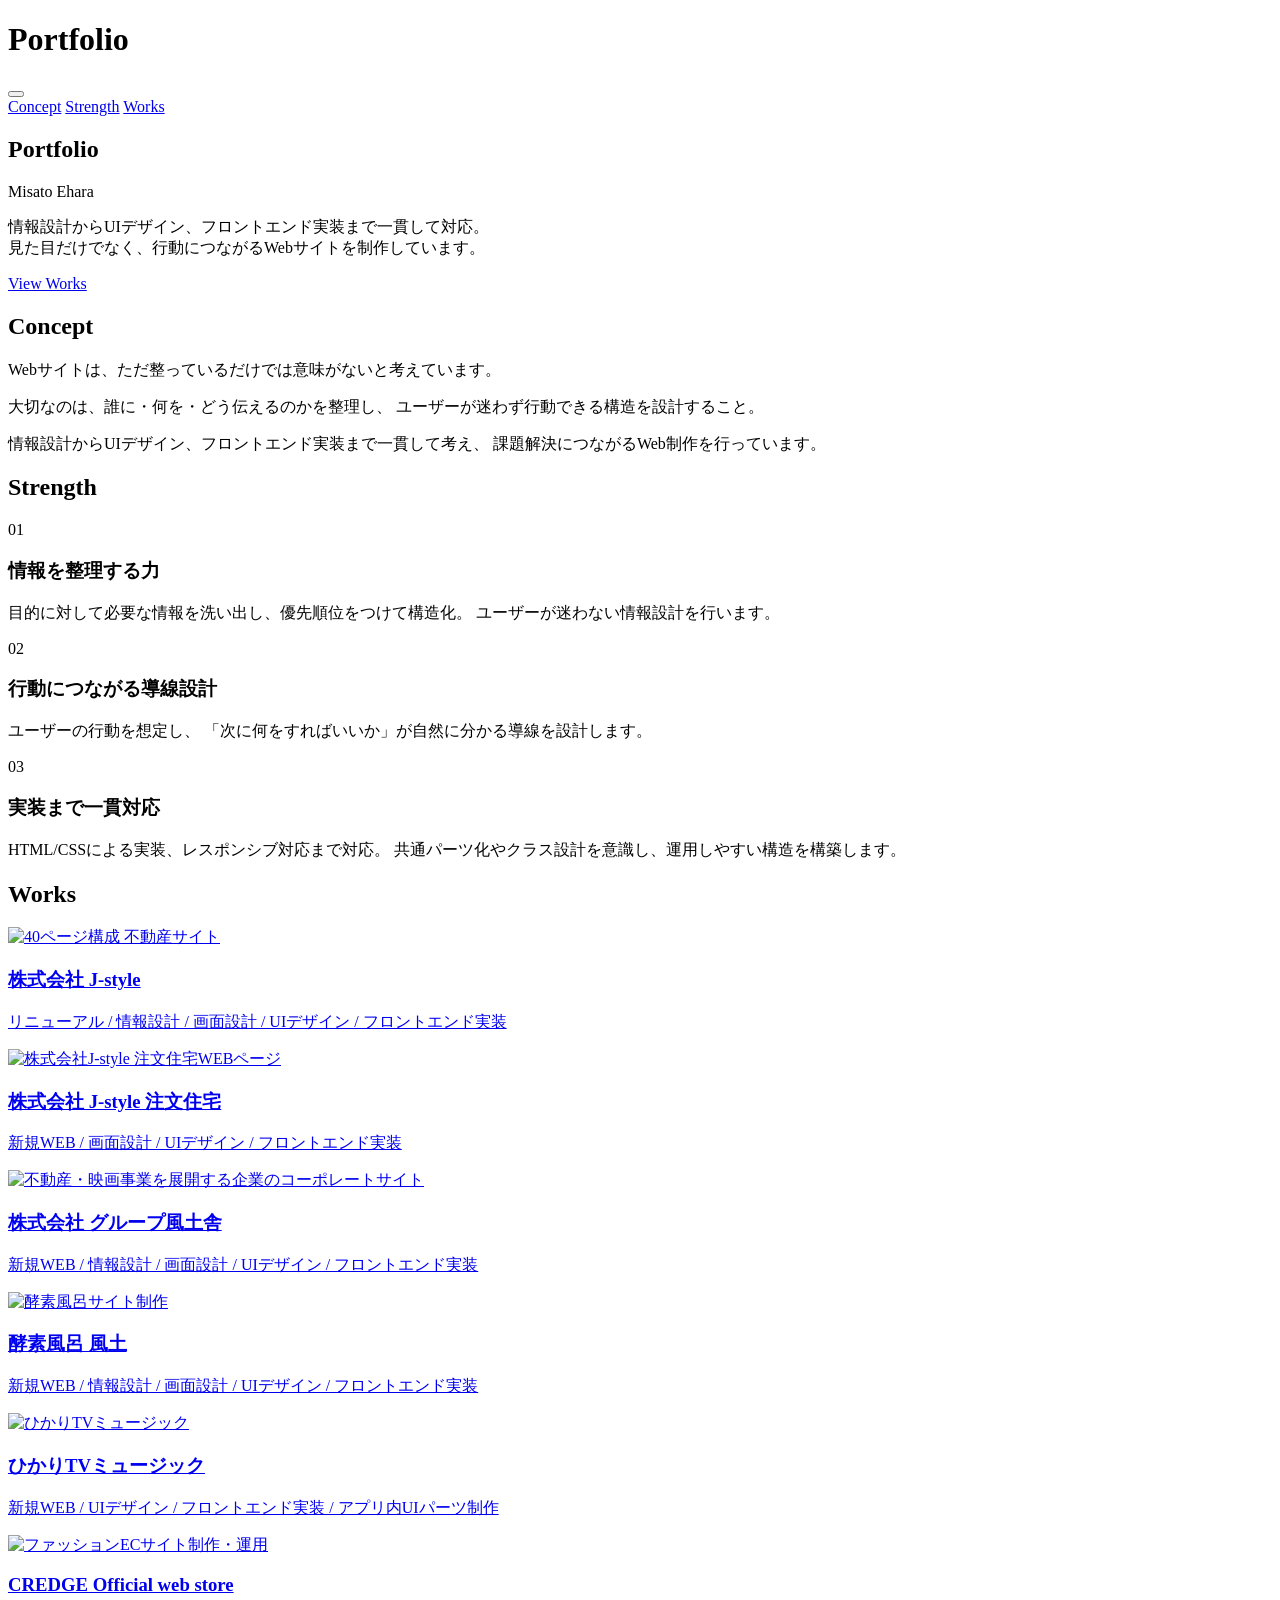
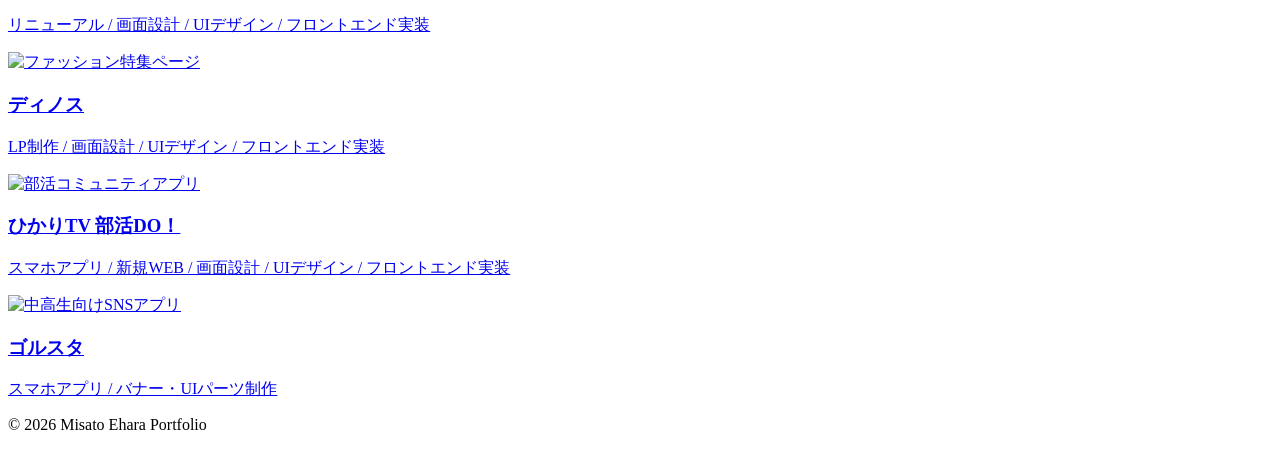
==== index.html @ 816e2a5f "Add files via upload" ====
<!DOCTYPE html>
<html lang="ja">
<head>
  <meta charset="UTF-8">
  <title>Portfolio | Misato E</title>
  <meta name="viewport" content="width=device-width, initial-scale=1">
  <meta name="description" content="情報設計からUIデザイン、実装まで一貫して対応するWebデザイナーのポートフォリオ。">

  <link rel="stylesheet" href="css/style.css">
  <script src="js/main.js" defer></script>
  
  <!-- Google Fonts -->
  <link rel="preconnect" href="https://fonts.googleapis.com">
  <link rel="preconnect" href="https://fonts.gstatic.com" crossorigin>
  <link href="https://fonts.googleapis.com/css2?family=Noto+Sans+JP:wght@400;500;600&family=Poppins:wght@500;600&display=swap" rel="stylesheet">
</head>
<body class="home">

<header class="header">
  <div class="container">
    <h1 class="logo">Portfolio</h1>

	<button class="hamburger" id="hamburger">
	  <span></span>
	  <span></span>
	  <span></span>
	</button>

	<nav class="nav" id="nav">
	  <a href="#concept">Concept</a>
	  <a href="#strength">Strength</a>
	  <a href="#works">Works</a>
	</nav>
  </div>
</header>


<main>

  <!-- Hero -->
  <section id="top" class="hero">
    <div class="container">
      <h2 class="hero-title">
        Portfolio
      </h2>
      <p class="hero-name">Misato Ehara</p>
      <p class="hero-text">
        情報設計からUIデザイン、フロントエンド実装まで一貫して対応。<br>
        見た目だけでなく、行動につながるWebサイトを制作しています。
      </p>
      <a href="#works" class="btn">View Works</a>
    </div>
    <div class="hero-lines" aria-hidden="true"></div>
  </section>

  <!-- Concept -->
  <section id="concept" class="section">
    <div class="container">
      <h2 class="section-title">Concept</h2>
      <p>
        Webサイトは、ただ整っているだけでは意味がないと考えています。
      </p>
      <p>
        大切なのは、誰に・何を・どう伝えるのかを整理し、
        ユーザーが迷わず行動できる構造を設計すること。
      </p>
      <p>
        情報設計からUIデザイン、フロントエンド実装まで一貫して考え、
        課題解決につながるWeb制作を行っています。
      </p>
    </div>
  </section>

<!-- Strength -->
<section id="strength" class="section">
  <div class="container">
    <h2 class="section-title">Strength</h2>

    <div class="strength-grid">

      <div class="strength-item">
        <span class="strength-number">01</span>
        <h3>情報を整理する力</h3>
        <p>
          目的に対して必要な情報を洗い出し、優先順位をつけて構造化。
          ユーザーが迷わない情報設計を行います。
        </p>
      </div>

      <div class="strength-item">
        <span class="strength-number">02</span>
        <h3>行動につながる導線設計</h3>
        <p>
          ユーザーの行動を想定し、
          「次に何をすればいいか」が自然に分かる導線を設計します。
        </p>
      </div>

      <div class="strength-item">
        <span class="strength-number">03</span>
        <h3>実装まで一貫対応</h3>
        <p>
          HTML/CSSによる実装、レスポンシブ対応まで対応。
          共通パーツ化やクラス設計を意識し、運用しやすい構造を構築します。
        </p>
      </div>

    </div>
  </div>
</section>

  <!-- Works -->
  <section id="works" class="section">
    <div class="container">
      <h2 class="section-title">Works</h2>

      <div class="works-grid">

		<a href="work1.html" class="work-card">
		  <div class="work-thumb">
			<img src="img/js-pc.png" alt="40ページ構成 不動産サイト" loading="lazy" decoding="async">

		  </div>

		  <div class="work-content">
			<h3>株式会社 J-style</h3>
			<p>リニューアル / 情報設計 / 画面設計 / UIデザイン / フロントエンド実装</p>
		  </div>
		</a>

    <a href="work4.html" class="work-card">
		  <div class="work-thumb">
			<img src="img/chumon-pc.png" alt="株式会社J-style 注文住宅WEBページ" loading="lazy" decoding="async">

		  </div>

		  <div class="work-content">
			<h3>株式会社 J-style 注文住宅</h3>
			<p>新規WEB / 画面設計 / UIデザイン / フロントエンド実装</p>
		  </div>
		</a>

		<a href="work2.html" class="work-card">
		  <div class="work-thumb">
			<img src="img/gf-pc.png" alt="不動産・映画事業を展開する企業のコーポレートサイト" loading="lazy" decoding="async">
		  </div>
		  <div class="work-content">
			<h3>株式会社 グループ風土舎</h3>
			<p>新規WEB / 情報設計 / 画面設計 / UIデザイン / フロントエンド実装</p>
		  </div>
		</a>

		<a href="work3.html" class="work-card">
		  <div class="work-thumb">
			<img src="img/kouso-pc1.jpg" alt="酵素風呂サイト制作" loading="lazy" decoding="async">
		  </div>
		  <div class="work-content">
		  <h3>酵素風呂 風土</h3>
		  <p>新規WEB / 情報設計 / 画面設計 / UIデザイン / フロントエンド実装</p>
		  </div>
		</a>

		<a href="work5.html" class="work-card">
		  <div class="work-thumb">
			<img src="img/music-pc2.png" alt="ひかりTVミュージック" loading="lazy" decoding="async">
		  </div>
		  <div class="work-content">
			<h3>ひかりTVミュージック</h3>
			<p>新規WEB / UIデザイン / フロントエンド実装 / アプリ内UIパーツ制作</p>
		  </div>
		</a>

		<a href="work6.html" class="work-card">
		  <div class="work-thumb">
			<img src="img/credge-pc.jpg" alt="ファッションECサイト制作・運用" loading="lazy" decoding="async">
		  </div>
		  <div class="work-content">
		  <h3>CREDGE Official web store</h3>
		  <p>リニューアル / 画面設計 / UIデザイン / フロントエンド実装</p>
		  </div>
		</a>

		<a href="work7.html" class="work-card">
		  <div class="work-thumb">
			<img src="img/dinos-pc.png" alt="ファッション特集ページ" loading="lazy" decoding="async">
		  </div>
		  <div class="work-content">
          <h3>ディノス</h3>
          <p>LP制作 / 画面設計 / UIデザイン / フロントエンド実装</p>
		  </div>
		</a>

		<a href="work8.html" class="work-card">
		  <div class="work-thumb">
			<img src="img/bukatsu-1.png" alt="部活コミュニティアプリ" loading="lazy" decoding="async">
		  </div>
		  <div class="work-content">
          <h3>ひかりTV 部活DO！</h3>
          <p>スマホアプリ / 新規WEB / 画面設計 / UIデザイン / フロントエンド実装</p>
		  </div>
		</a>

		<a href="work9.html" class="work-card">
		  <div class="work-thumb">
			<img src="img/sprix-1.jpg" alt="中高生向けSNSアプリ" loading="lazy" decoding="async">
		  </div>
		  <div class="work-content">
          <h3>ゴルスタ</h3>
          <p>スマホアプリ / バナー・UIパーツ制作</p>
		  </div>
		</a>

      </div>
    </div>
  </section>

</main>

<footer class="footer">
  <div class="container">
    <p>© 2026 Misato Ehara Portfolio</p>
  </div>
</footer>



</body>
</html>
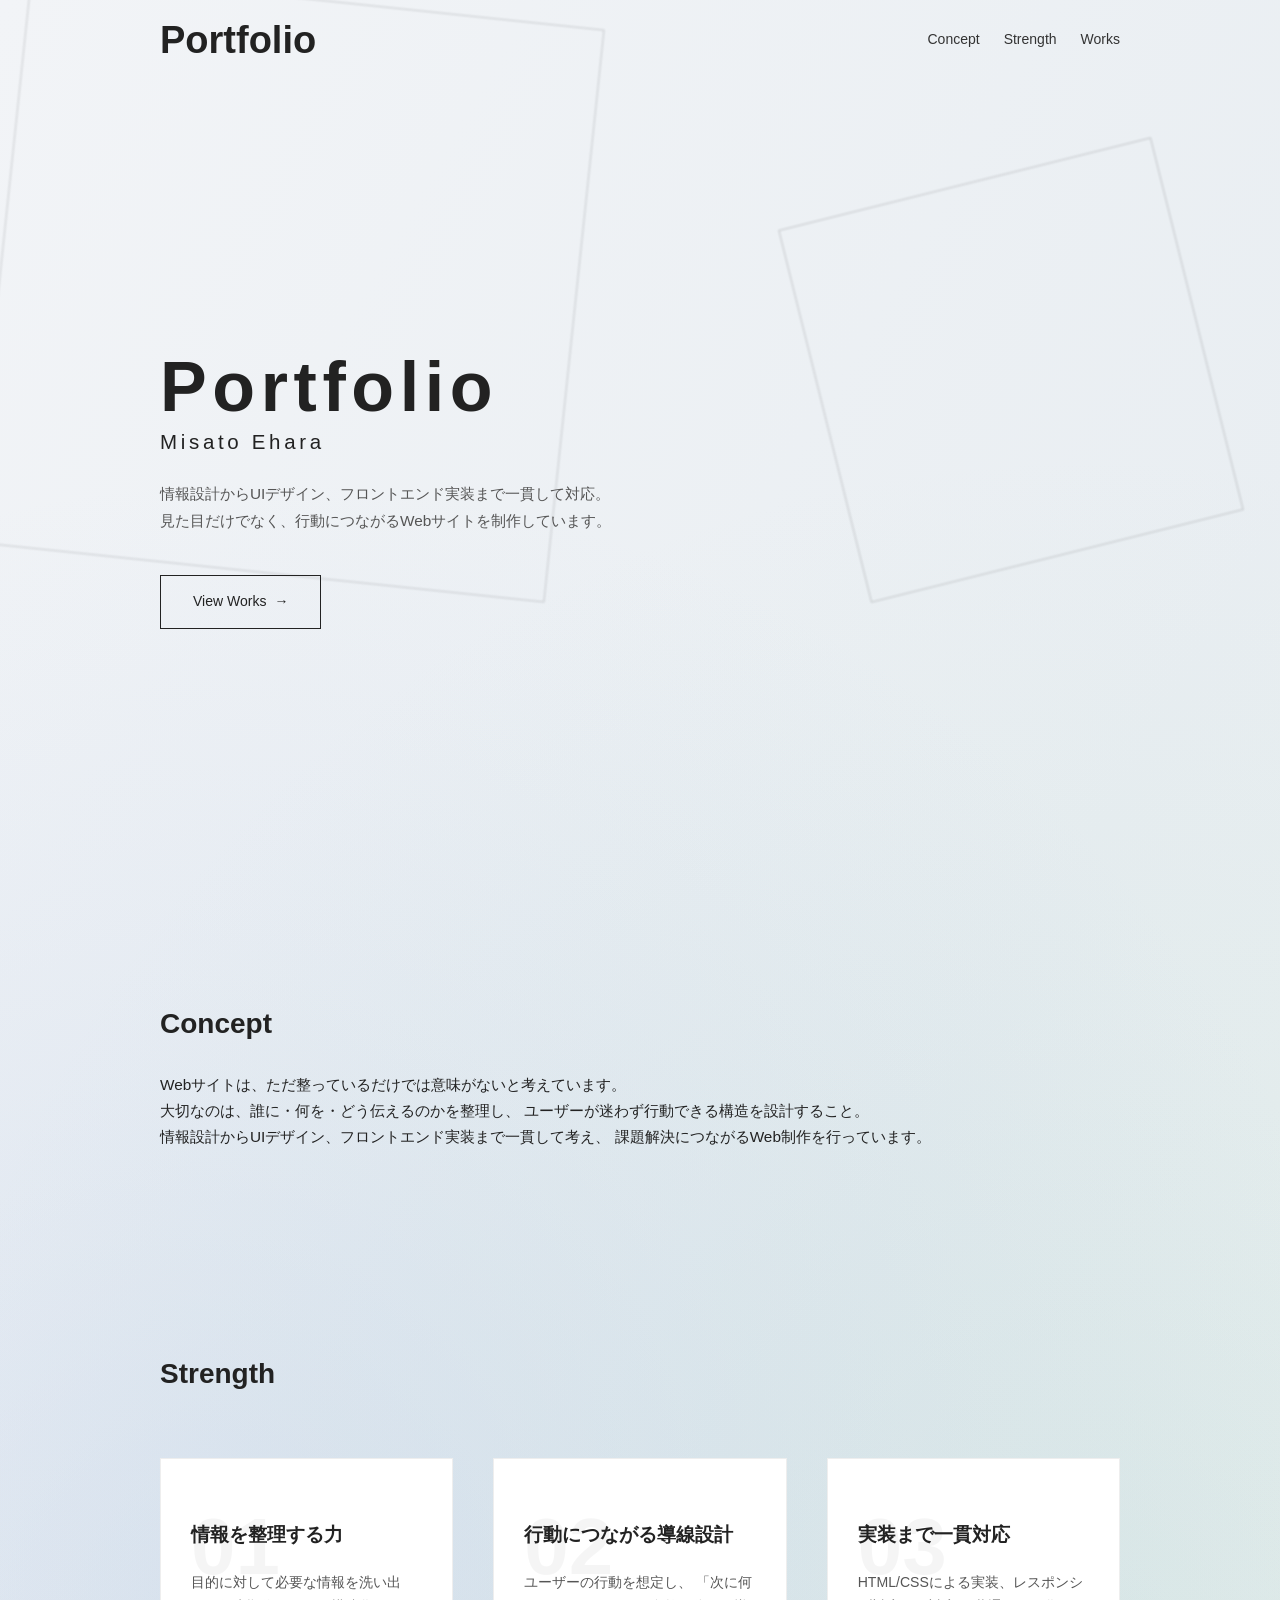
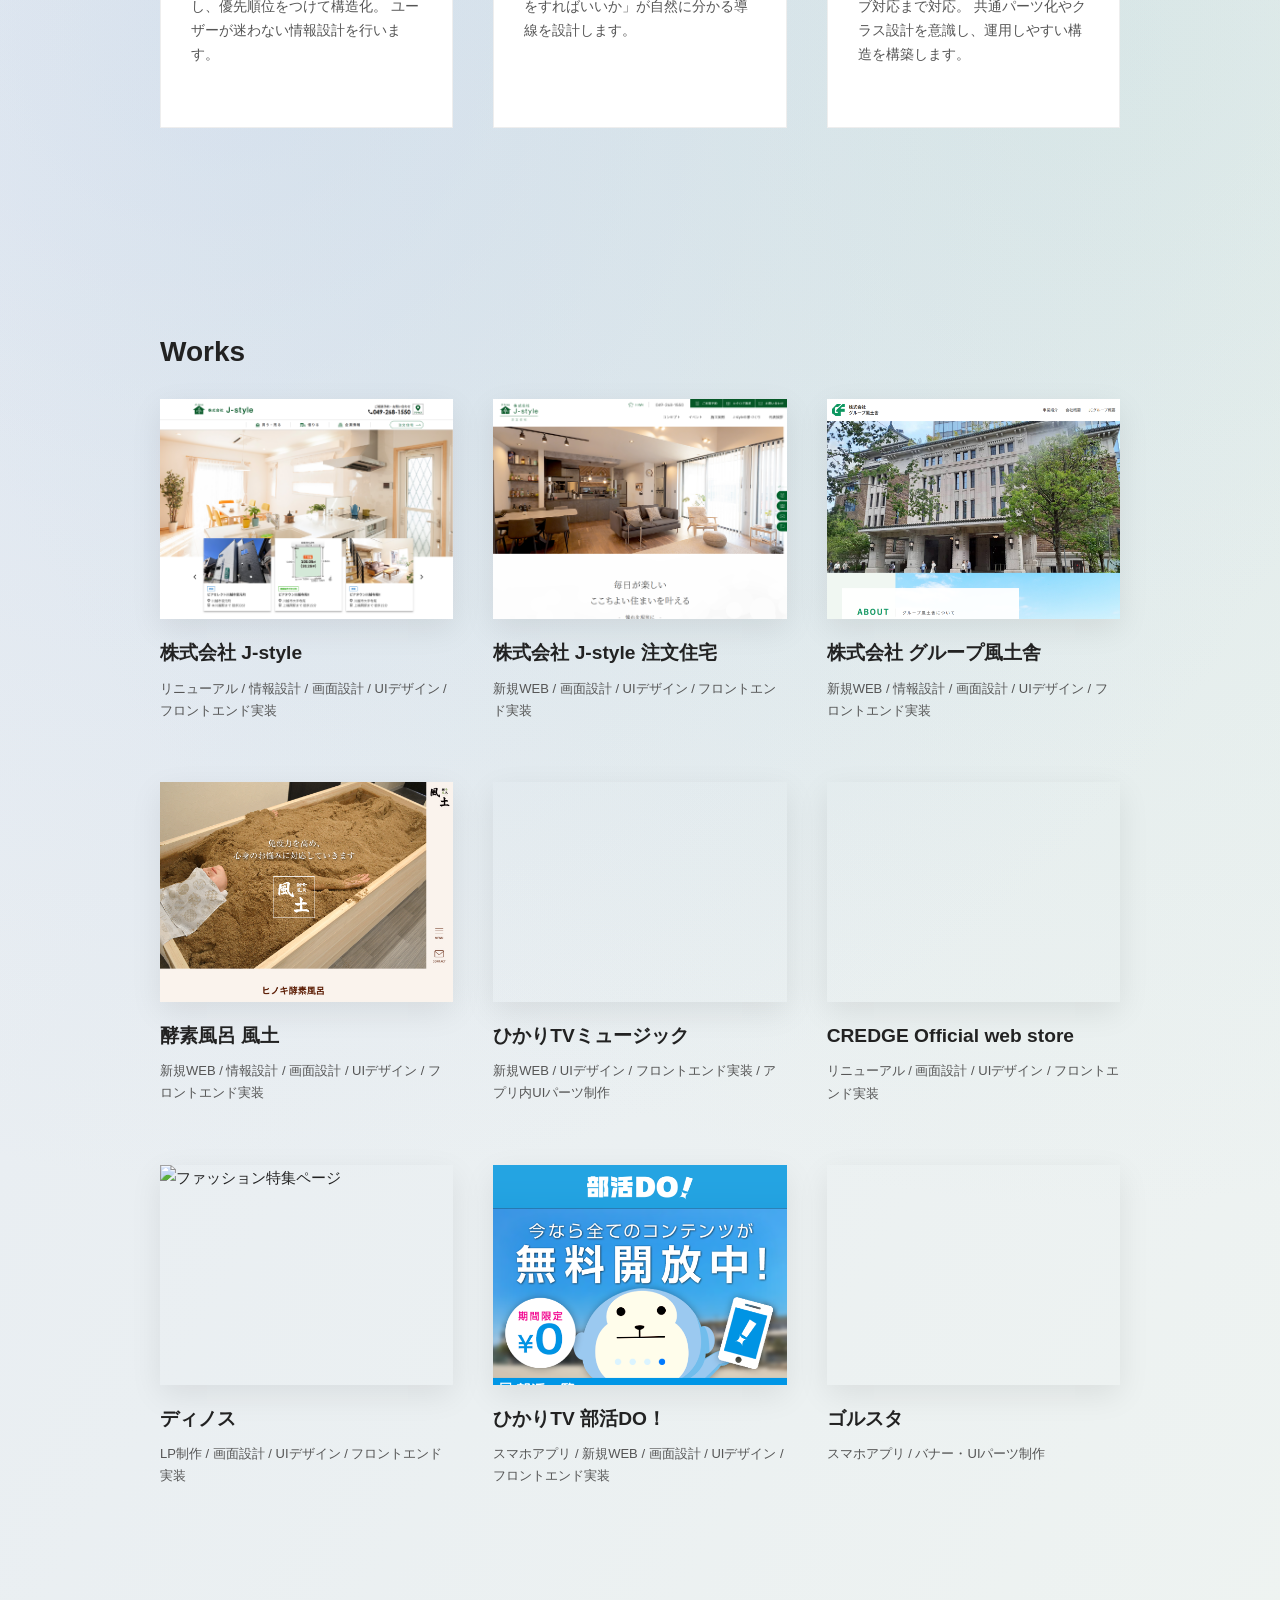
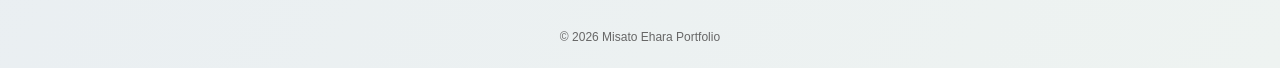
==== commit 3eac6526: "Add files via upload" ====
--- a/index.html
+++ b/index.html
@@ -4,6 +4,7 @@
   <meta charset="UTF-8">
   <title>Portfolio | Misato E</title>
   <meta name="viewport" content="width=device-width, initial-scale=1">
+  <meta name="robots" content="noindex, nofollow">
   <meta name="description" content="情報設計からUIデザイン、実装まで一貫して対応するWebデザイナーのポートフォリオ。">
 
   <link rel="stylesheet" href="css/style.css">
--- a/css/style.css
+++ b/css/style.css
@@ -0,0 +1,1089 @@
+:root {
+  --border: #eee;
+  --primary: #e5485d;
+  --primary-dark: #d63c52;
+  --text-main: #222;
+  --text-sub: #666;
+}
+*,
+*::before,
+*::after {
+  box-sizing: border-box;
+}
+* {margin: 0; padding: 0;}
+html {
+  scroll-behavior: smooth;
+  overflow-y: scroll;
+}
+
+body {
+  margin: 0;
+  font-family: 'Noto Sans JP', sans-serif;
+  font-size: clamp(14px, 1.2vw, 16px); /* 最小14px、最大16px、画面幅に応じて1.2vwで拡大縮小 */
+  line-height: 1.7;
+  color: #222;
+  padding-top: 80px;
+  
+  background:
+    /* 左の大きなブルー円 */
+    radial-gradient(
+      circle at 20% 50%,
+      rgba(180, 200, 230, 0.35) 0%,
+      rgba(180, 200, 230, 0.15) 30%,
+      rgba(255, 255, 255, 0) 60%
+    ),
+
+    /* 右の淡いグリーン円 */
+    radial-gradient(
+      circle at 85% 50%,
+      rgba(190, 220, 210, 0.35) 0%,
+      rgba(190, 220, 210, 0.15) 30%,
+      rgba(255, 255, 255, 0) 60%
+    ),
+
+    /* ベースの薄い線形グラデ */
+    linear-gradient(
+      120deg,
+      #f2f4f7 0%,
+      #e9eef2 50%,
+      #eef3f1 100%
+    );
+
+  background-repeat: no-repeat;
+}
+section {
+  scroll-margin-top: 100px; /* ヘッダー高さ分 */
+}
+img {
+  display: block;
+}
+h1,h2 { font-family: 'Poppins', sans-serif; color: #222;}
+
+h2 {
+  font-size: clamp(22px, 3vw, 36px);
+}
+a { text-decoration: none;}
+
+.sp-only {
+  display: none;
+}
+
+/* Header */
+.header {
+  position: fixed;
+  top: 0;
+  left: 0;
+  width: 100%;
+  height: 80px;   
+  z-index: 1000;
+  backdrop-filter: blur(8px);
+  -webkit-backdrop-filter: blur(8px);
+  transition: backdrop-filter 0.3s ease;
+}
+body.home .header {
+  backdrop-filter: blur(0px);
+  -webkit-backdrop-filter: blur(0px);
+}
+
+body.home .header.visible {
+  backdrop-filter: blur(8px);
+  -webkit-backdrop-filter: blur(8px);
+}
+.header.visible {
+  backdrop-filter: blur(8px);
+  transition: background 0.3s ease, box-shadow 0.3s ease;
+}
+
+.header .container {
+  max-width: 1000px;
+  margin: auto;
+  height: 100%;
+  padding: 0 20px;
+  display: flex;
+  justify-content: space-between;
+  align-items: center;
+  will-change: transform;
+}
+
+.header.scrolled {
+  background: none;
+}
+
+h1.logo {
+  opacity: 0;
+  transform: translateY(-10px);
+  transition: opacity 0.4s ease, transform 0.4s ease;
+  margin: 20px 0;
+  font-size: clamp(28px, 4vw, 38px);
+  }
+
+
+.header.visible h1.logo {
+  opacity: 1;
+  transform: translateY(0);
+  transition-delay: 0.05s;
+}
+
+body:not(.home) .header h1.logo {
+  opacity: 1;
+  transform: translateY(0);
+}
+.nav {
+  font-family: 'Poppins', sans-serif;
+  display: flex;
+  gap: 24px;
+}
+.nav a {
+  position: relative;
+  text-decoration: none;
+  color: #333;
+  font-size: 14px;
+  transition: color 0.3s ease;
+}
+
+.nav a.active {
+  color: #e5485d;
+}
+
+.nav a.active::after {
+  content: "";
+  position: absolute;
+  left: 0;
+  bottom: -6px;
+  width: 100%;
+  height: 2px;
+  background: #e5485d;
+}
+
+.nav a::after {
+  content: "";
+  position: absolute;
+  left: 0;
+  bottom: -4px;
+  width: 0;
+  height: 2px;
+  background: #e5485d;
+  transition: width 0.3s ease;
+}
+
+.nav a:hover::after {
+  width: 100%;
+}
+
+.hamburger {
+  display: none;
+  width: 28px;
+  height: 20px;
+  background: none;
+  border: none;
+  cursor: pointer;
+  position: relative;
+  z-index: 1100;
+}
+
+.hamburger span {
+  display: block;
+  width: 100%;
+  height: 2px;
+  background: #222;
+  margin-bottom: 6px;
+  transition: 0.3s ease;
+}
+
+.hamburger span:last-child {
+  margin-bottom: 0;
+}
+.hamburger.active span:nth-child(1) {
+  transform: translateY(8px) rotate(45deg);
+}
+
+.hamburger.active span:nth-child(2) {
+  opacity: 0;
+}
+
+.hamburger.active span:nth-child(3) {
+  transform: translateY(-8px) rotate(-45deg);
+}
+.no-scroll {
+  overflow: hidden;
+}
+/* 共通コンテナ */
+.container {
+  max-width: 1000px;
+  width: 100%;
+  margin: 0 auto; 
+  padding: 0 20px;
+  box-sizing: border-box;
+}
+
+/* Hero */
+.hero {
+  position: relative;
+  min-height: calc(100vh - 80px);
+  height: calc(100vh - 80px);
+  display: flex;
+  align-items: center;
+  padding: 0 20px;
+  width: 100%;
+  overflow: visible;
+}
+.hero .container {
+  position: relative;
+  z-index: 1;
+  max-width: 1000px;
+  width: 100%;
+  margin: auto;
+}
+.hero-lines {
+  position: absolute;
+  inset: 0;
+  width: 100%;
+  height: 100%;
+  pointer-events: none;
+  z-index: 0;
+}
+/* 四角共通 */
+.hero-lines::before,
+.hero-lines::after {
+  content: "";
+  position: absolute;
+  border: 1px solid rgba(0,0,0,0.15);
+}
+
+/* 大きい四角（左） */
+.hero-lines::before {
+  width: clamp(540px, 45vw, 720px); 
+  height: clamp(540px, 45vw, 720px);
+  top: -10%; 
+  left: -0%;
+  transform: rotate(6deg);
+  border: 1.4px solid rgba(0,0,0,0.25);
+  opacity: 0.7;
+  animation: floatRotateLarge 28s ease-in-out infinite alternate;
+}
+
+/* 小さい四角（右） */
+.hero-lines::after {
+  width: min(480px, 30vw);
+  height: min(480px, 30vw);
+  top: 12%;        
+  right: 6vw;
+  transform: rotate(-14deg);
+  border: 1.4px solid rgba(0,0,0,0.28);
+  opacity: 0.65;
+  animation: floatRotateSmall 22s ease-in-out infinite alternate;
+}
+/* 左の大きい四角アニメーション */
+@keyframes floatRotateLarge {
+  0% {
+    transform: rotate(6deg) translate(0px, 0px);
+  }
+  25% {
+    transform: rotate(8deg) translate(10px, -10px);
+  }
+  50% {
+    transform: rotate(4deg) translate(-8px, 8px);
+  }
+  75% {
+    transform: rotate(7deg) translate(5px, -5px);
+  }
+  100% {
+    transform: rotate(6deg) translate(0px, 0px);
+  }
+}
+
+/* 右の小さい四角アニメーション */
+@keyframes floatRotateSmall {
+  0% {
+    transform: rotate(-14deg) translate(0px, 0px);
+  }
+  25% {
+    transform: rotate(-12deg) translate(-6px, 6px);
+  }
+  50% {
+    transform: rotate(-16deg) translate(4px, -4px);
+  }
+  75% {
+    transform: rotate(-13deg) translate(-3px, 3px);
+  }
+  100% {
+    transform: rotate(-14deg) translate(0px, 0px);
+  }
+}
+
+/* Hero四角にアニメーションを適用 */
+
+.hero-lines::before,
+.hero-lines::after {
+  filter: blur(1px);
+}
+.hero-lines::before {
+  animation: floatRotateLarge 20s ease-in-out infinite;
+}
+
+.hero-lines::after {
+  animation: floatRotateSmall 18s ease-in-out infinite;
+}
+.hero .container {
+  position: relative;
+  z-index: 1;
+}
+.hero .container > * {
+  opacity: 0;
+  transform: translateY(20px);
+  animation: heroFade 1s ease forwards;
+}
+
+.hero .hero-name { animation-delay: 0.2s; }
+.hero .hero-text { animation-delay: 0.4s; }
+.hero .btn { animation-delay: 0.6s; }
+
+@keyframes heroFade {
+  to {
+    opacity: 1;
+    transform: translateY(0);
+  }
+}
+.job { font-size: 14px; color: #666; }
+.sub { color: #555; }
+.btn {
+  display: inline-flex;
+  align-items: center;
+  gap: 8px;
+  padding: 14px 32px;
+  border: 1px solid #222;
+  text-decoration: none;
+  font-weight: 500;
+  color: #222;
+  transition: all 0.3s ease;
+  font-family: 'Poppins', sans-serif;
+  font-size: clamp(14px, 1vw, 16px);
+}
+
+.btn:visited {
+  color: #222
+}
+
+.btn::after {
+  content: "→";
+  transition: transform 0.3s ease;
+}
+
+.btn:hover {
+  background: #333;
+  color: #fff;
+}
+
+.btn:hover::after {
+  transform: translateX(6px);
+}
+
+h2.hero-title {
+  font-size: clamp(40px, 8vw, 70px);
+  line-height: 1.05;
+  letter-spacing: 0.08em;
+}
+.hero-name {
+  font-family: "Poppins", sans-serif;
+  font-size: clamp(16px, 1.6vw, 22px);
+  letter-spacing: 0.18em;
+  margin-bottom: 20px;
+  opacity: 0.7;
+}
+.hero-text {
+  font-size: clamp(14px, 1.2vw, 18px);
+  max-width: 520px;
+  line-height: 1.8;
+  margin-bottom: 40px;
+  color: #555;
+}
+
+/* Section */
+.section {
+  padding: 100px 20px;
+}
+
+.section h2 {
+  font-size: clamp(22px, 2.5vw, 28px);
+  margin-bottom: 24px;
+}
+
+/* Strength全体 */
+.strength-grid {
+  display: grid;
+  grid-template-columns: repeat(auto-fit, minmax(280px, 1fr));
+  gap: 40px;
+  margin-top: 60px;
+}
+
+/* 各アイテム */
+.strength-item {
+  position: relative;
+  padding: 60px 30px;
+  border: 1px solid #eee;
+  background: #fff;
+}
+
+/* 大きい番号 */
+.strength-number {
+  position: absolute;
+  top: 20px;
+  left: 30px;
+  font-family: 'Poppins', sans-serif;
+  font-size: 80px;
+  font-weight: 600;
+  color: rgba(0, 0, 0, 0.04);
+  pointer-events: none;
+}
+
+/* タイトル */
+.strength-item h3 {
+  font-weight: 600;
+  margin-bottom: 20px;
+  position: relative;
+  z-index: 1;
+}
+.strength-item h3,
+.work-card h3,
+.flow-item h3,
+.approach-card h3 {
+  font-size: clamp(16px, 1.5vw, 20px);
+}
+
+/* テキスト */
+.strength-item p {
+  position: relative;
+  z-index: 1;
+}
+/* Strength / Work本文 */
+.strength-item p,
+.work-card p,
+.flow-item p,
+.approach-card p {
+  font-size: clamp(14px, 1.1vw, 16px);
+  line-height: 1.7;
+  color: #555;
+}
+
+/* ホバー */
+.strength-item:hover {
+  border-color: #ddd;
+  transition: 0.3s ease;
+}
+
+/* Works */
+.works-grid {
+  display: grid;
+  grid-template-columns: repeat(3, 1fr);
+  gap: 40px;
+}
+
+.work-card {
+  display: flex;
+  flex-direction: column;
+  text-decoration: none;
+  color: inherit;
+  transition: 0.3s;
+  height: 100%;
+  min-height: 100%;
+}
+
+.works-grid > a {
+  height: 100%;
+}
+
+.work-link-area {
+  text-decoration: none;
+  color: inherit;
+  display: flex;
+  flex-direction: column;
+  height: 100%;
+}
+.work-card img {
+  width: 100%;
+  aspect-ratio: 4 / 3;
+  object-fit: cover;
+  object-position: top;
+}
+.work-body {
+  padding: 20px;
+  display: flex;
+  flex-direction: column;
+  flex-grow: 1;
+}
+.work-body h3 {
+  margin-bottom: 12px;
+}
+.work-link {
+  display: inline-flex;
+  align-items: center;
+  gap: 6px;
+  margin-top: auto;
+
+  font-size: 14px;
+  font-weight: 500;
+  color: var(--primary);
+  text-decoration: none;
+
+  transition: color 0.3s ease, transform 0.3s ease;
+}
+
+.work-link::after {
+  content: "→";
+  transition: transform 0.3s ease;
+}
+
+.work-link:hover {
+  color: #e5485d;
+  transform: translateX(2px);
+}
+
+.work-link:hover::after {
+  transform: translateX(4px);
+}
+
+/* Works Card */
+
+.work-card:hover {
+  transform: translateY(-5px);
+  /**box-shadow: 0 10px 30px rgba(0,0,0,0.08);**/
+}
+
+/* Thumbnail */
+.work-thumb {
+  width: 100%;
+  aspect-ratio: 4 / 3;
+  overflow: hidden;
+  box-shadow: 0 10px 30px rgba(0,0,0,0.08);
+}
+
+.work-thumb img {
+  width: 100%;
+  height: 100%;
+  object-fit: cover;
+  display: block;
+  transition: transform 0.4s ease;
+}
+
+.work-card:hover .work-thumb img {
+  transform: scale(1.05);
+}
+
+/* Text Area */
+.work-content {
+  padding: 20px 0;
+  display: flex;
+  flex-direction: column;
+  flex-grow: 1; 
+}
+
+.work-card h3 {
+  line-height: 1.5;
+  display: -webkit-box;
+  -webkit-line-clamp: 2;
+  -webkit-box-orient: vertical;
+  overflow: hidden;
+  margin-bottom: 0.5em;
+}
+
+.work-card p {
+  margin: 0;
+  font-size: clamp(12px, 1.2vw, 13px);
+}
+
+/* Detail */
+.breadcrumb {
+  font-size: 13px;
+  padding: 20px;
+}
+.work-detail {
+  padding: 40px 20px 120px;
+}
+.work-detail img {
+  width: 100%;
+  margin: 40px 0;
+  box-shadow: 0 12px 30px rgba(0,0,0,0.1);
+}
+.work-nav {
+  margin-top: 80px;
+}
+
+/* Footer */
+.footer {
+  font-family: 'Poppins', sans-serif;
+  text-align: center;
+  padding: 20px 0;
+  font-size: clamp(12px, 0.9vw, 13px);
+  color: #666;
+}
+
+/* ==========================
+   Work Detail – Enhance
+   ========================== */
+
+/* パンくず */
+.breadcrumb {
+  max-width: 1000px;
+  margin: 0 auto;
+  padding: 24px 20px 0;
+  color: #666;
+}
+
+.breadcrumb a { text-decoration: underline; color: #666;}
+
+.breadcrumb a:visited {
+  color: #666;
+}
+
+/* Work詳細 全体 */
+.work-detail {
+  max-width: 1000px;
+  margin: auto;
+  padding: 40px 20px 120px;
+}
+
+.work-detail h1 {
+  font-size: clamp(24px, 4vw, 30px);
+  margin-bottom: 50px;
+}
+
+.work-detail .work-hero .detail {
+  display: flex;
+  justify-content: space-between;
+  font-size: 14px;
+}
+
+.work-detail .work-hero .detail dl {
+  width: 50%;
+  display: flex;
+  flex-wrap: wrap;
+}
+.work-detail .work-hero .detail dl dt {
+  width: 25%;
+  font-family: 'Poppins', sans-serif;
+  color: #888;
+  font-size: 14px;
+  margin-bottom: 8px;
+}
+
+.work-detail .work-hero .detail dl dd {
+  width: 75%;
+  margin-bottom: 8px;
+}
+
+.work-detail .work-hero .detail dl dd a {
+	text-decoration: none;
+	color: #222;
+}
+
+.work-detail .work-hero .detail p.lead {
+  width: 45%;
+    padding-left: 40px;
+    border-left: 1px solid #bebebe;  
+
+}
+
+.work-detail h2 {
+  font-size: clamp(18px, 3vw, 22px);
+  margin-top: 80px;
+  margin-bottom: 24px;
+  position: relative;
+  padding-left: 12px;
+}
+
+.work-detail h2::before {
+  content: "";
+  position: absolute;
+  left: 0;
+  top: 0.3em;
+  width: 4px;
+  height: 1.2em;
+  background: #e5485d;
+  border-radius: 2px;
+}
+
+/* 本文の読みやすさ */
+.work-detail p,
+.work-detail ul li {
+  font-size: clamp(14px, 1.1vw, 16px);
+  line-height: 1.8;
+}
+
+
+.work-detail ul {
+  margin-left: 20px;
+  list-style: square ; 
+}
+
+/* 画像 */
+.work-detail .work-image {
+  aspect-ratio: 4 / 3;
+  overflow: hidden;
+
+}
+
+.work-detail img {
+  width: 100%;
+  max-width: 900px;;
+  margin: 56px auto;
+  box-shadow: 0 16px 40px rgba(0,0,0,0.08); 
+
+}
+.work-detail .work-image-app {
+display: flex;
+justify-content: space-between;
+height: auto;
+align-items: flex-start;
+max-width: 930px;
+margin: 0 auto;
+}
+
+.work-detail .work-image-app img {
+width: 30%;
+}
+/* ライトボックス */
+#lightbox-overlay {
+  position: fixed;
+  top: 0;
+  left: 0;
+  width: 100vw;
+  height: 100vh;
+  background: rgba(0,0,0,0.85);
+  display: flex;
+  justify-content: center;
+  align-items: center;
+  opacity: 0;
+  visibility: hidden;
+  transition: opacity 0.3s ease;
+  z-index: 2000;
+  cursor: zoom-out;
+  padding: 20px; /* 画面端との余白確保 */
+  box-sizing: border-box;
+}
+
+#lightbox-overlay img {
+  max-width: 100%;      /* 横幅は画面幅以下 */
+  max-height: 100%;     /* 高さも画面高さ以下 */
+  width: auto;          /* 元の縦横比を維持 */
+  height: auto;         /* 元の縦横比を維持 */
+  border-radius: 6px;
+  box-shadow: 0 10px 30px rgba(0,0,0,0.3);
+  object-fit: contain;  /* 縦横比を維持 */
+}
+
+#lightbox-overlay.active {
+  opacity: 1;
+  visibility: visible;
+}
+
+/* 画像キャプション（新規・任意） */
+.work-caption {
+  font-size: 14px;
+  color: #666;
+  margin-top: -32px;
+  margin-bottom: 48px;
+}
+
+/* ナビゲーション */
+.work-nav {
+  margin-top: 120px;
+  text-align: center;
+}
+
+/* ==========================
+   Work Flow – Minimal
+========================== */
+
+.flow {
+  margin-top: 100px;
+}
+
+.flow-grid {
+  display: grid;
+  grid-template-columns: repeat(2, 1fr);
+  gap: 40px 60px;
+  margin-top: 40px;
+}
+
+.flow-item {
+  text-align: left;
+}
+
+.flow-head {
+  display: flex;
+  align-items: baseline;
+  gap: 12px;
+  margin-bottom: 8px;
+}
+
+.flow-number {
+  font-size: 12px;
+  letter-spacing: 0.15em;
+  color: #e5485d;
+  font-weight: 600;
+}
+
+.flow-item h3 {
+  margin: 0;
+}
+
+.flow-item p {
+  margin: 0;
+}
+.approach {
+  margin-top: 120px;
+}
+
+.approach-grid {
+  display: grid;
+  grid-template-columns: repeat(2, 1fr);
+  gap: 40px 40px;
+  margin-top: 40px;
+}
+
+.approach-card {
+  padding: 30px;
+  background: transparent;          
+  border: 1px solid #777;
+  transition: border 0.3s ease, transform 0.3s ease;
+}
+
+.approach-card:hover {
+  border-color: #bbb; 
+  transform: translateY(-3px);
+}
+
+.approach-card h3 {
+  margin-bottom: 0.6em;
+  font-weight: 600;
+}
+
+/* 横並び */
+.process-steps {
+  max-width: 1000px;
+  margin: 0 auto;
+  display: flex;
+  justify-content: space-between;
+  position: relative;
+}
+
+/* 横ライン */
+.process-steps::before {
+  content: "";
+  position: absolute;
+  top: 13px;
+  left: 10%;
+  right: 10%;
+  height: 1px;
+  background: #777;
+}
+
+/* 各ステップ */
+.process-step {
+  width: 22%;
+  text-align: center;
+  position: relative;
+  padding-top: 45px;
+}
+
+/* 丸番号 */
+.step-no {
+  position: absolute;
+  top: 0;
+  left: 50%;
+  transform: translateX(-50%);
+  width: 28px;
+  height: 28px;
+  border-radius: 50%;
+  background: #333;
+  color: #fff;
+  font-size: 12px;
+  line-height: 28px;
+  letter-spacing: 0.05em;
+}
+
+/* タイトル */
+.process-step h3 {
+  margin-bottom: 12px;
+  font-weight: 600;
+}
+
+/* 説明文 */
+.process-step p {
+  font-size: 13px;
+  color: #555;
+  line-height: 1.7;
+}
+
+
+
+@media (max-width: 1024px) {
+  .works-grid {
+    grid-template-columns: repeat(2, 1fr);
+  }
+  .flow-grid {
+    grid-template-columns: repeat(2, 1fr);
+  }
+}
+/* Mobile */
+@media (max-width: 768px) {
+
+	.sp-only {
+	  display: inline;
+	}
+  /* ハンバーガー表示 */
+  .hamburger {
+    display: block;
+  }
+
+  /* PCナビを隠す */
+  .nav {
+    position: fixed;
+    top: 0;
+    right: -100%;
+    width: 70%;
+    height: 100vh;
+    background: #fff;
+    display: flex;
+    flex-direction: column;
+    padding: 100px 40px;
+    gap: 32px;
+    transition: right 0.3s ease;
+    box-shadow: -10px 0 30px rgba(0,0,0,0.05);
+	visibility: hidden;
+  }
+
+  .nav.active {
+    right: 0;
+	visibility: visible;
+  }
+  .nav a {
+    font-size: 18px;
+    outline: none;
+  }
+
+  /* 左の大きい四角 */
+  .hero-lines::before {
+    width: clamp(220px, 60vw, 360px);
+    height: clamp(220px, 60vw, 360px);
+    top: 0%;
+    transform: rotate(6deg);
+    opacity: 0.6;
+  }
+
+  /* 右の小さい四角 */
+  .hero-lines::after {
+    width: clamp(120px, 40vw, 200px);
+    height: clamp(120px, 40vw, 200px);
+    top: 30%;
+    left: 55%;                 /* 右寄せ感を残す */
+    transform: rotate(-14deg);
+    opacity: 0.55;
+  }
+
+/* Strength / Work項目 */
+
+/* Work Detail */
+.work-detail h1 { margin-bottom: 20px; }
+.work-detail h2 { margin-top: 56px; margin-bottom: 16px; }
+.work-detail ul li { line-height: 1.7; }
+
+/* Footer */
+.footer { font-size: clamp(11px, 3vw, 12px); }
+
+/* ボタン */
+.btn { font-size: clamp(14px, 3vw, 16px); text-align: center; }
+
+.section { padding: 60px 16px; }
+
+.works-grid {
+  grid-template-columns: 1fr;
+  gap: 24px;
+}
+
+/* パンくず：詰めすぎない */
+.breadcrumb {
+  font-size: clamp(12px, 0.8vw, 13px);
+  padding: 16px 16px 0;
+}
+
+/* Work詳細 全体 */
+.work-detail {
+  padding: 24px 16px 80px;
+}
+
+.work-detail section + section {
+  margin-top: 64px;
+}
+
+.work-detail p + p {
+  margin-top: 16px;
+}
+
+.work-detail ul {
+  padding-left: 18px;
+}
+
+.work-detail li {
+  margin-bottom: 8px;
+  line-height: 1.8;
+}
+
+.work-detail .work-hero .detail {
+  flex-flow: column;
+}
+.work-detail .work-hero .detail dl {
+  width: 100%;
+}
+.work-detail .work-hero .detail p.lead {
+  width: 100%;
+  border: 0;
+  padding: 20px 0;
+}
+.work-detail .work-image-app { flex-direction: column; justify-content: center;}
+.work-detail .work-image-app img { width: 80%; max-width: 360px;text-align: center; margin: 50px auto 0;}
+
+  /* 画像：間延び防止 */
+  .work-detail img {
+    margin: 32px 0;
+  }
+
+  /* キャプション */
+  .work-caption {
+    font-size: 13px;
+    margin-top: -20px;
+    margin-bottom: 32px;
+  }
+
+  /* 戻るボタン */
+  .work-nav {
+    margin-top: 80px;
+  }
+
+  .work-nav .btn {
+    width: 100%;
+    text-align: center;
+    padding: 14px 0;
+	justify-content: center;
+  }	
+  .flow-grid {
+    grid-template-columns: 1fr;
+    gap: 20px;
+  }
+  .process-steps {
+    flex-direction: column;
+    gap: 40px;
+  }
+
+  .process-steps::before {
+    display: none;
+  }
+
+  .process-step {
+    width: 100%;
+  }
+
+  .approach-grid { display: flex; flex-direction: column; gap: 20px;}
+  .approach-card { padding: 20px; text-align: justify;}
+
+}
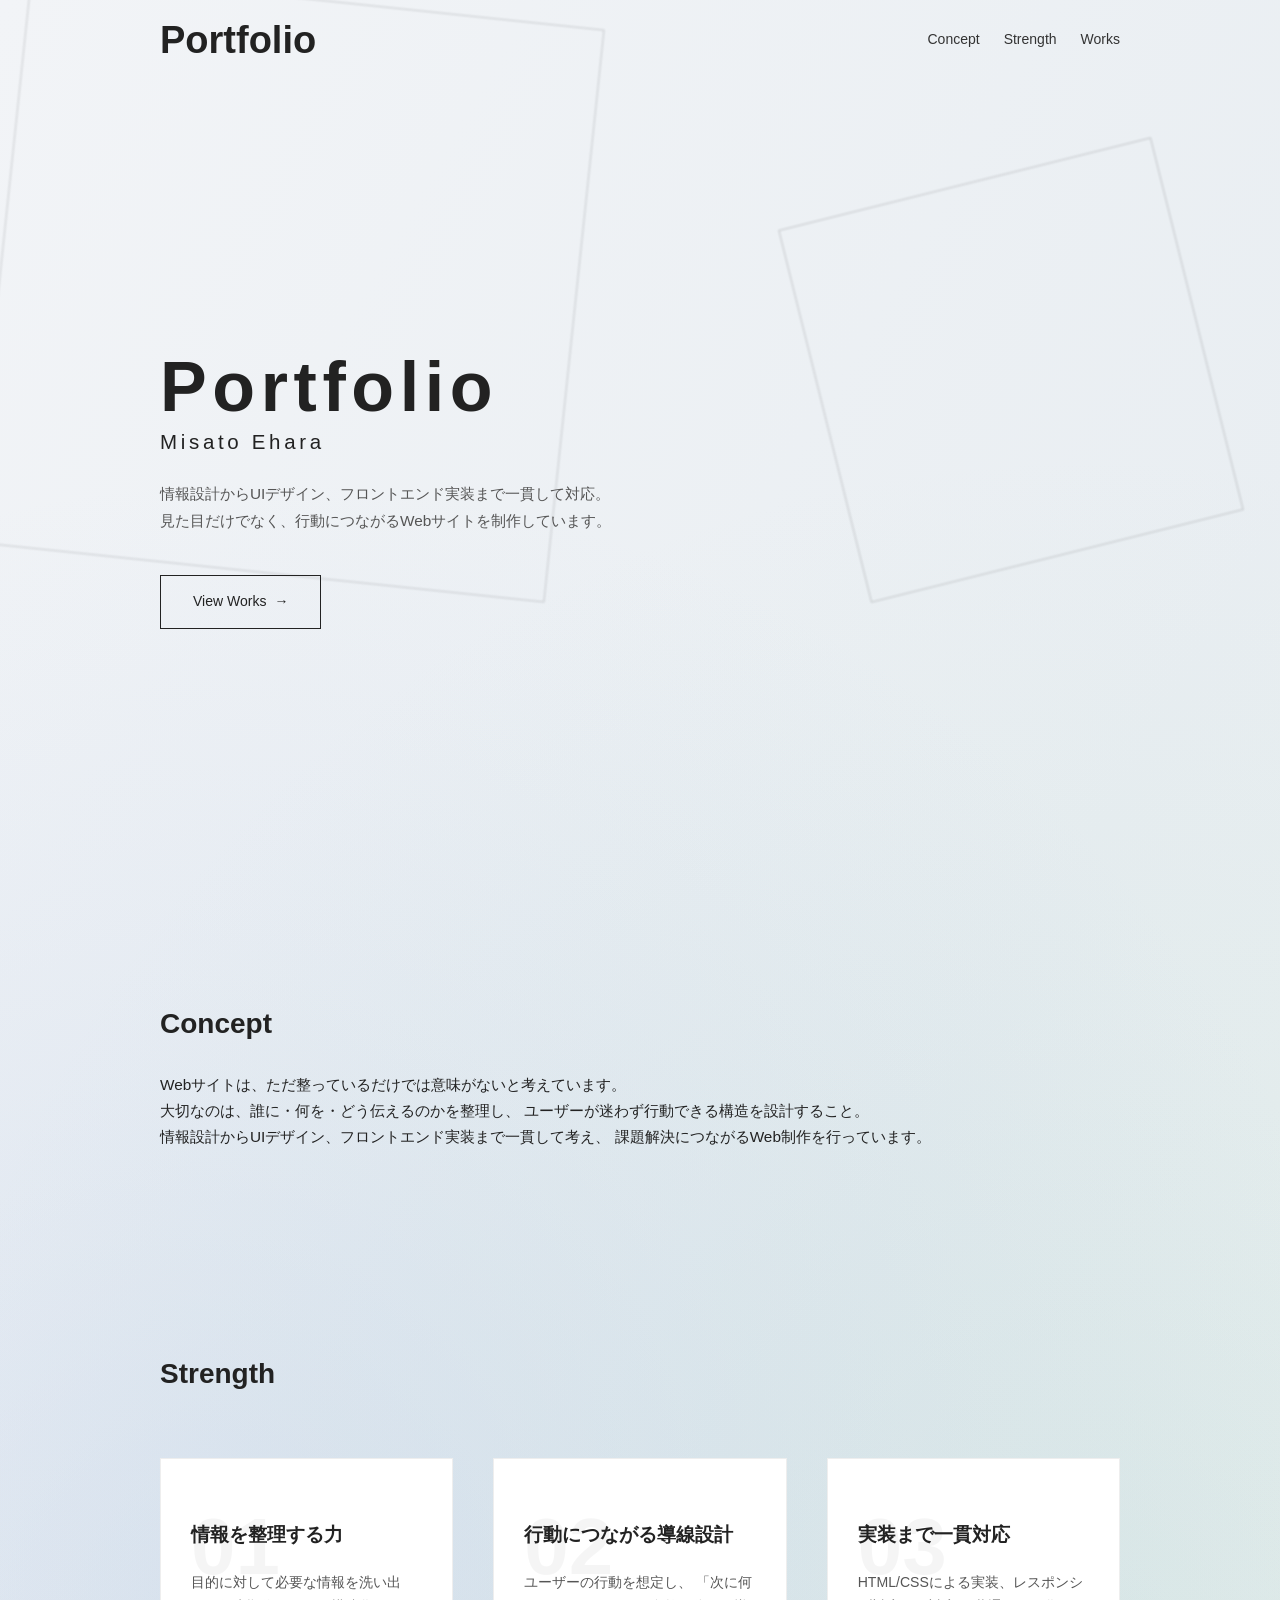
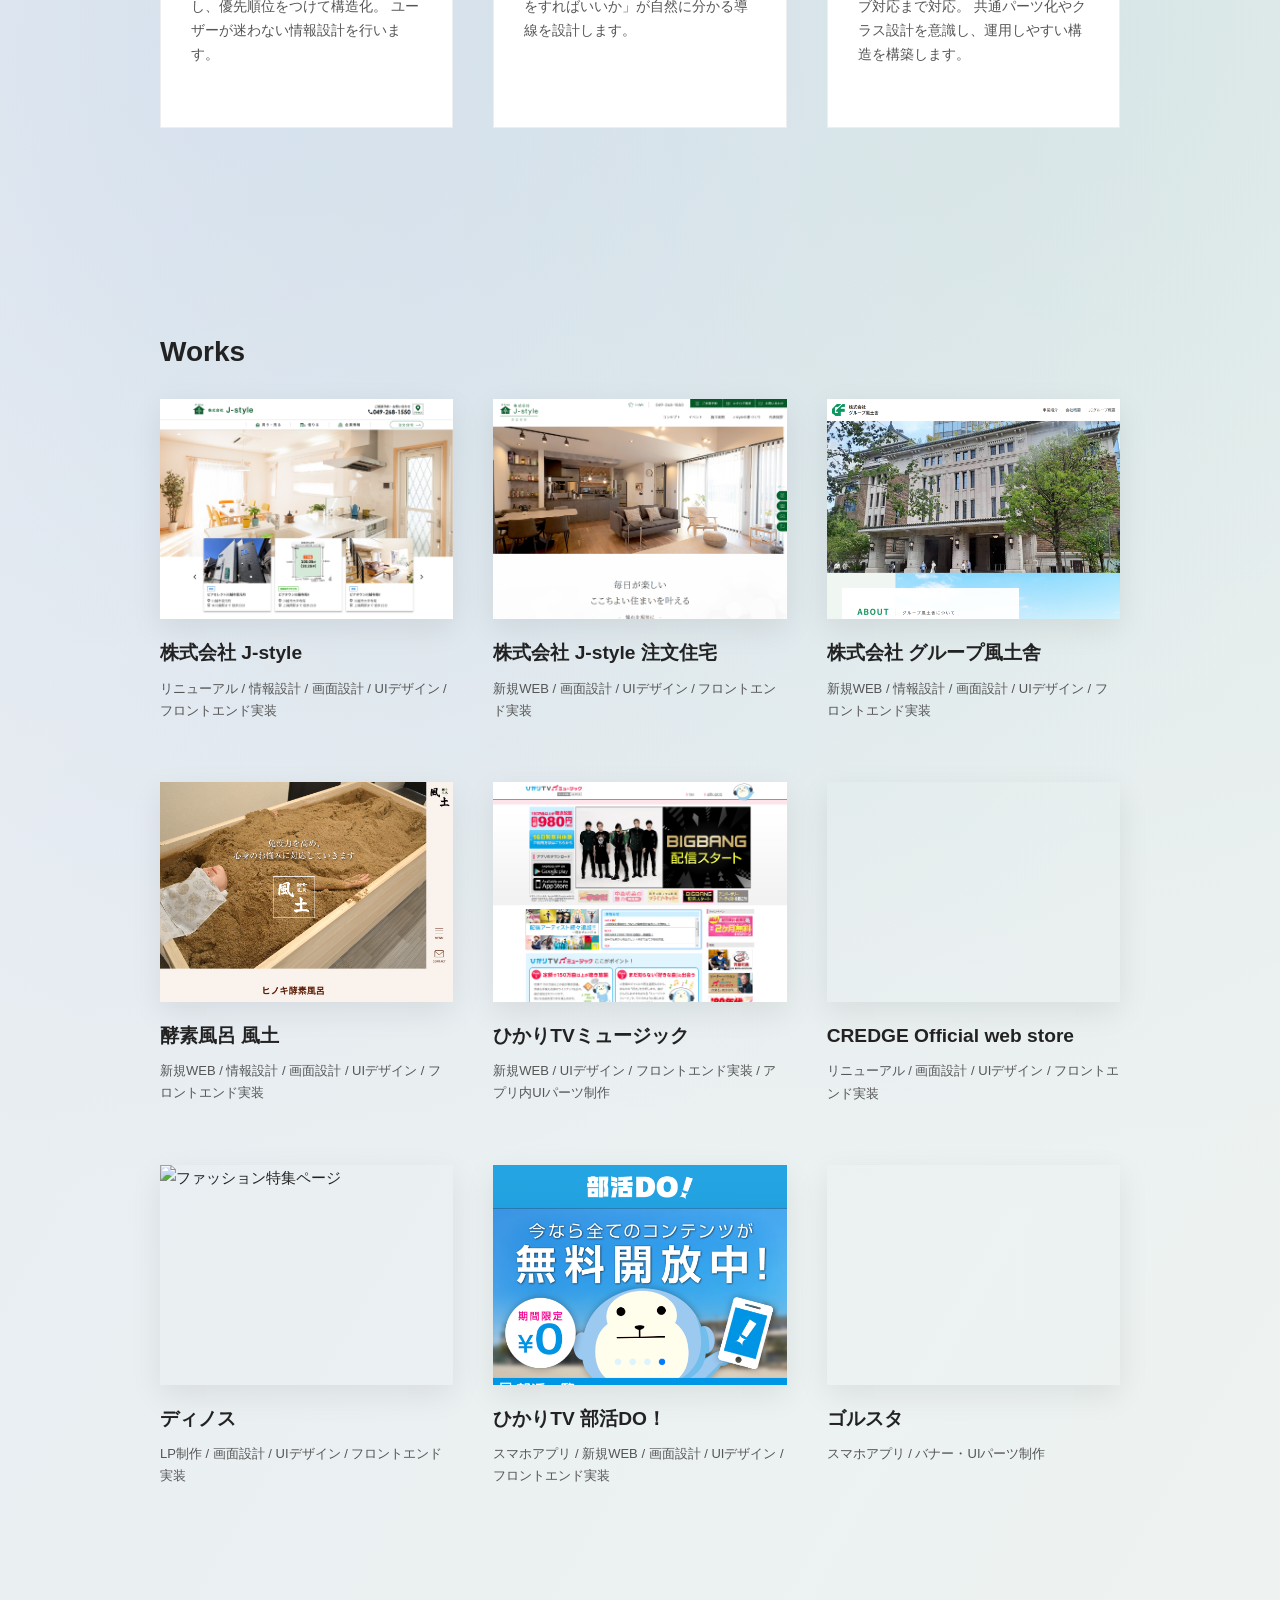
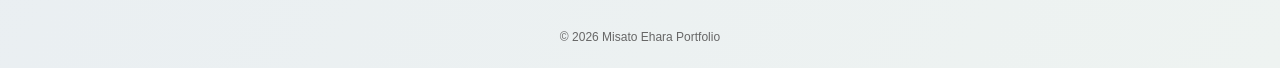
==== commit 5a06bd85: "Add files via upload" ====
--- a/index.html
+++ b/index.html
@@ -5,6 +5,7 @@
   <title>Portfolio | Misato E</title>
   <meta name="viewport" content="width=device-width, initial-scale=1">
   <meta name="robots" content="noindex, nofollow">
+  <link rel="icon" href="favicon.ico">
   <meta name="description" content="情報設計からUIデザイン、実装まで一貫して対応するWebデザイナーのポートフォリオ。">
 
   <link rel="stylesheet" href="css/style.css">
--- a/css/style.css
+++ b/css/style.css
@@ -643,7 +643,7 @@
 }
 
 .work-detail h1 {
-  font-size: clamp(24px, 4vw, 30px);
+  font-size: clamp(20px, 5vw, 30px);
   margin-bottom: 50px;
 }
 
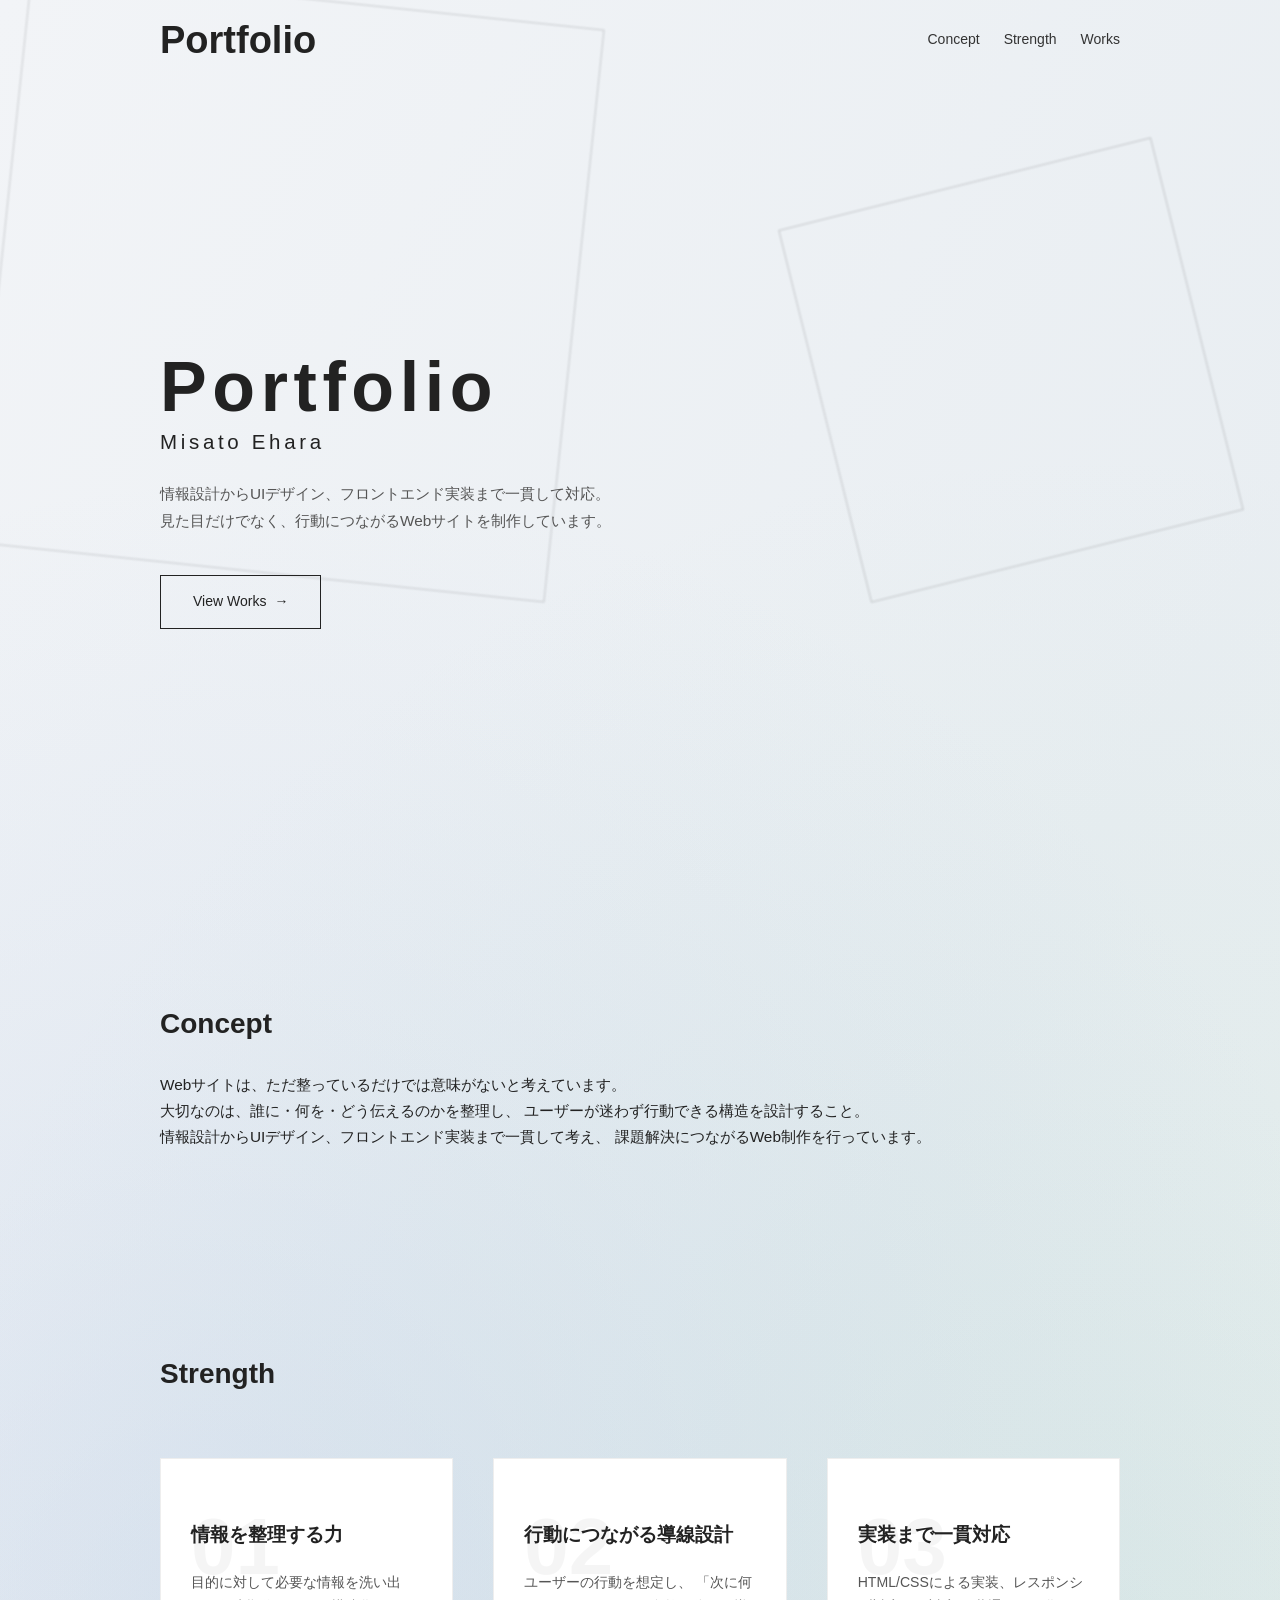
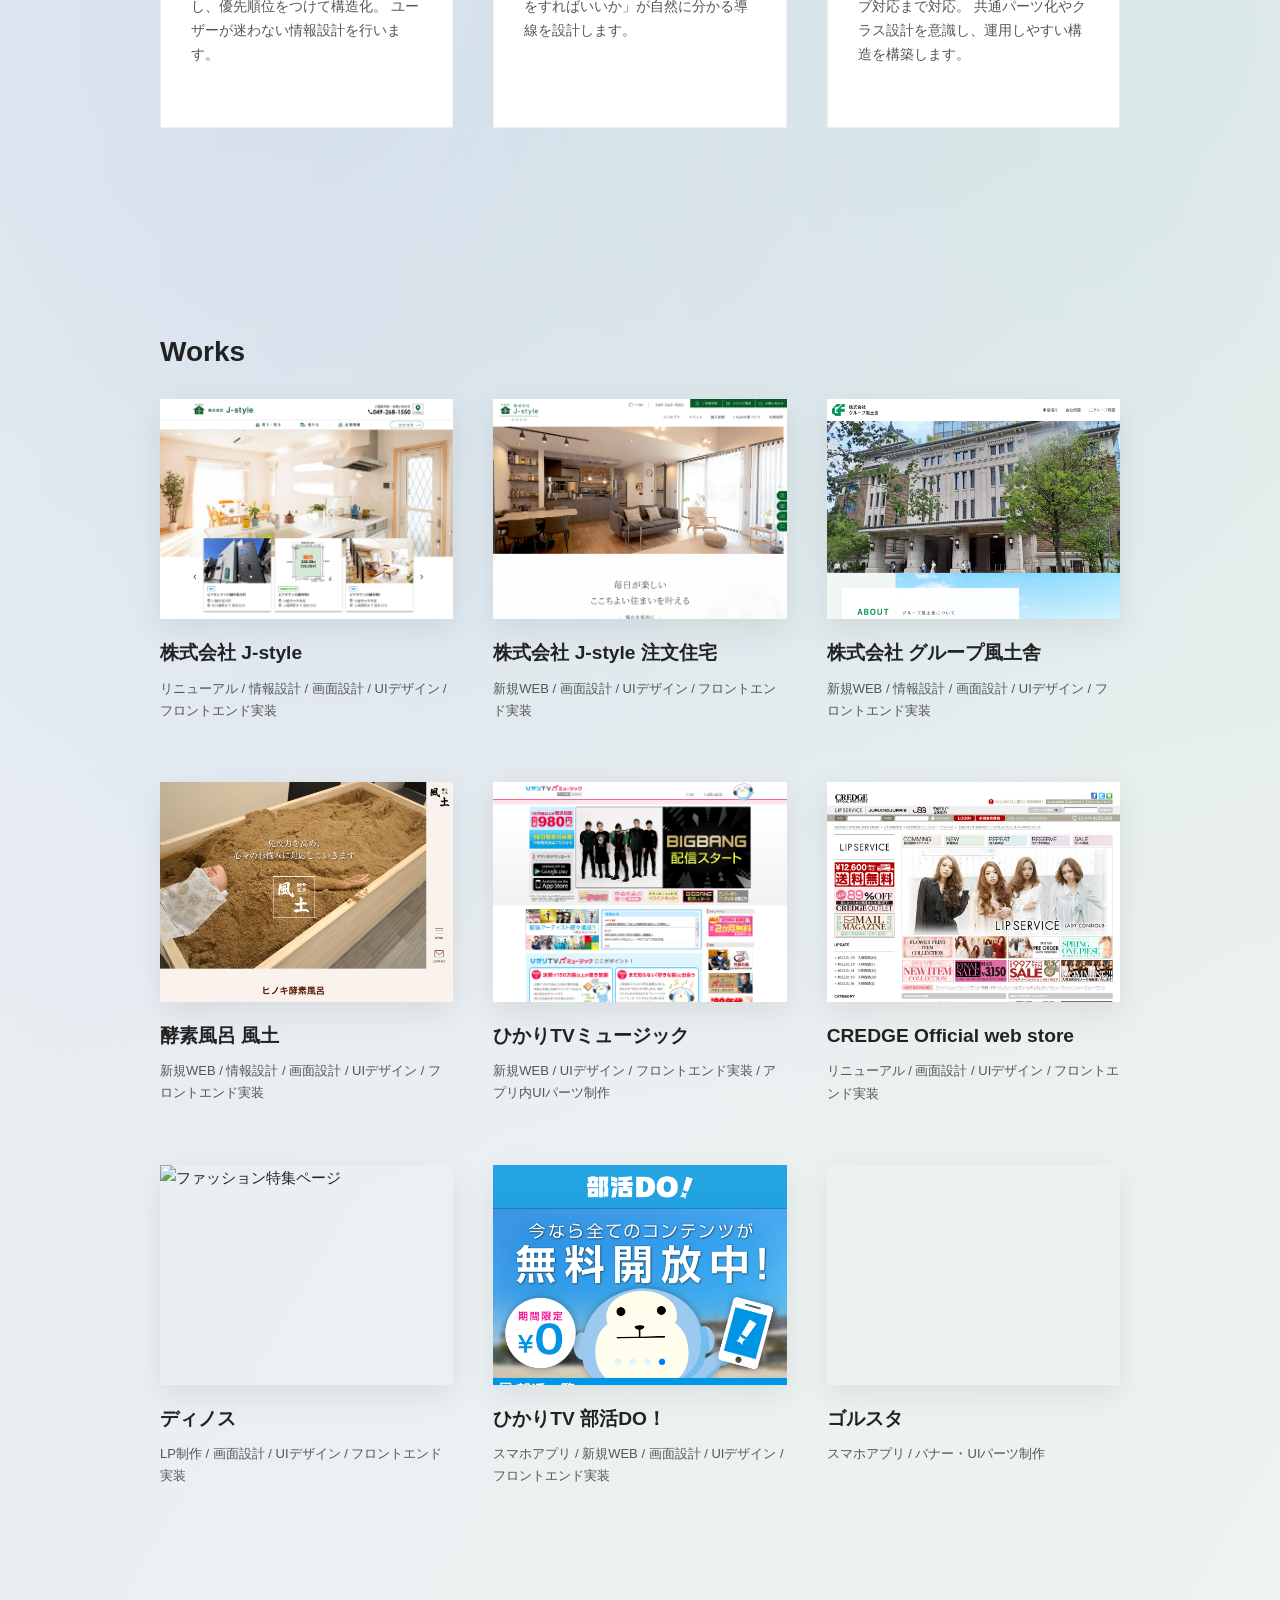
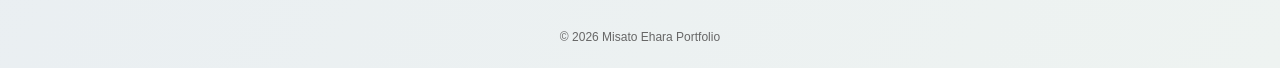
==== commit 17c401be: "Add files via upload" ====
--- a/index.html
+++ b/index.html
@@ -5,7 +5,8 @@
   <title>Portfolio | Misato E</title>
   <meta name="viewport" content="width=device-width, initial-scale=1">
   <meta name="robots" content="noindex, nofollow">
-  <link rel="icon" href="favicon.ico">
+  <link rel="icon" href="/portfolio/favicon.ico">
+  <link rel="icon" type="image/png" sizes="32x32" href="/portfolio/favicon-32x32.png">
   <meta name="description" content="情報設計からUIデザイン、実装まで一貫して対応するWebデザイナーのポートフォリオ。">
 
   <link rel="stylesheet" href="css/style.css">
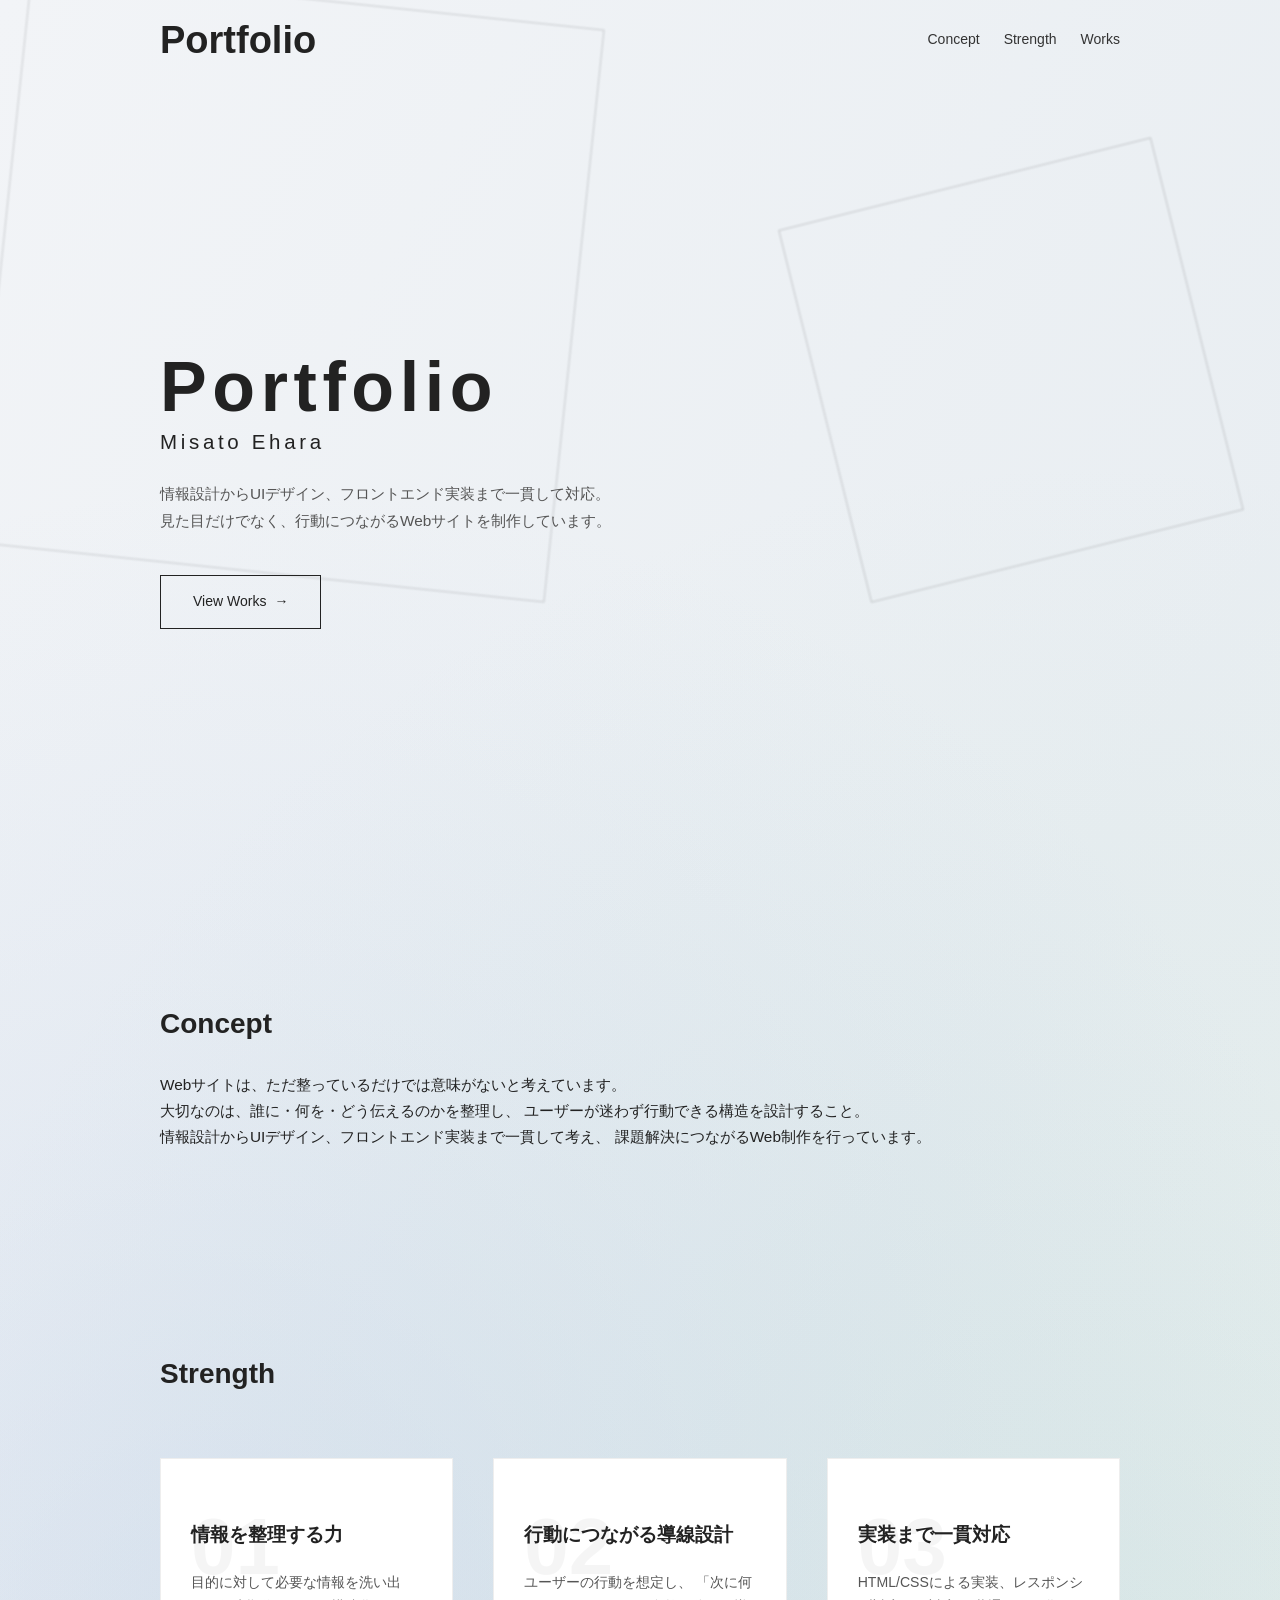
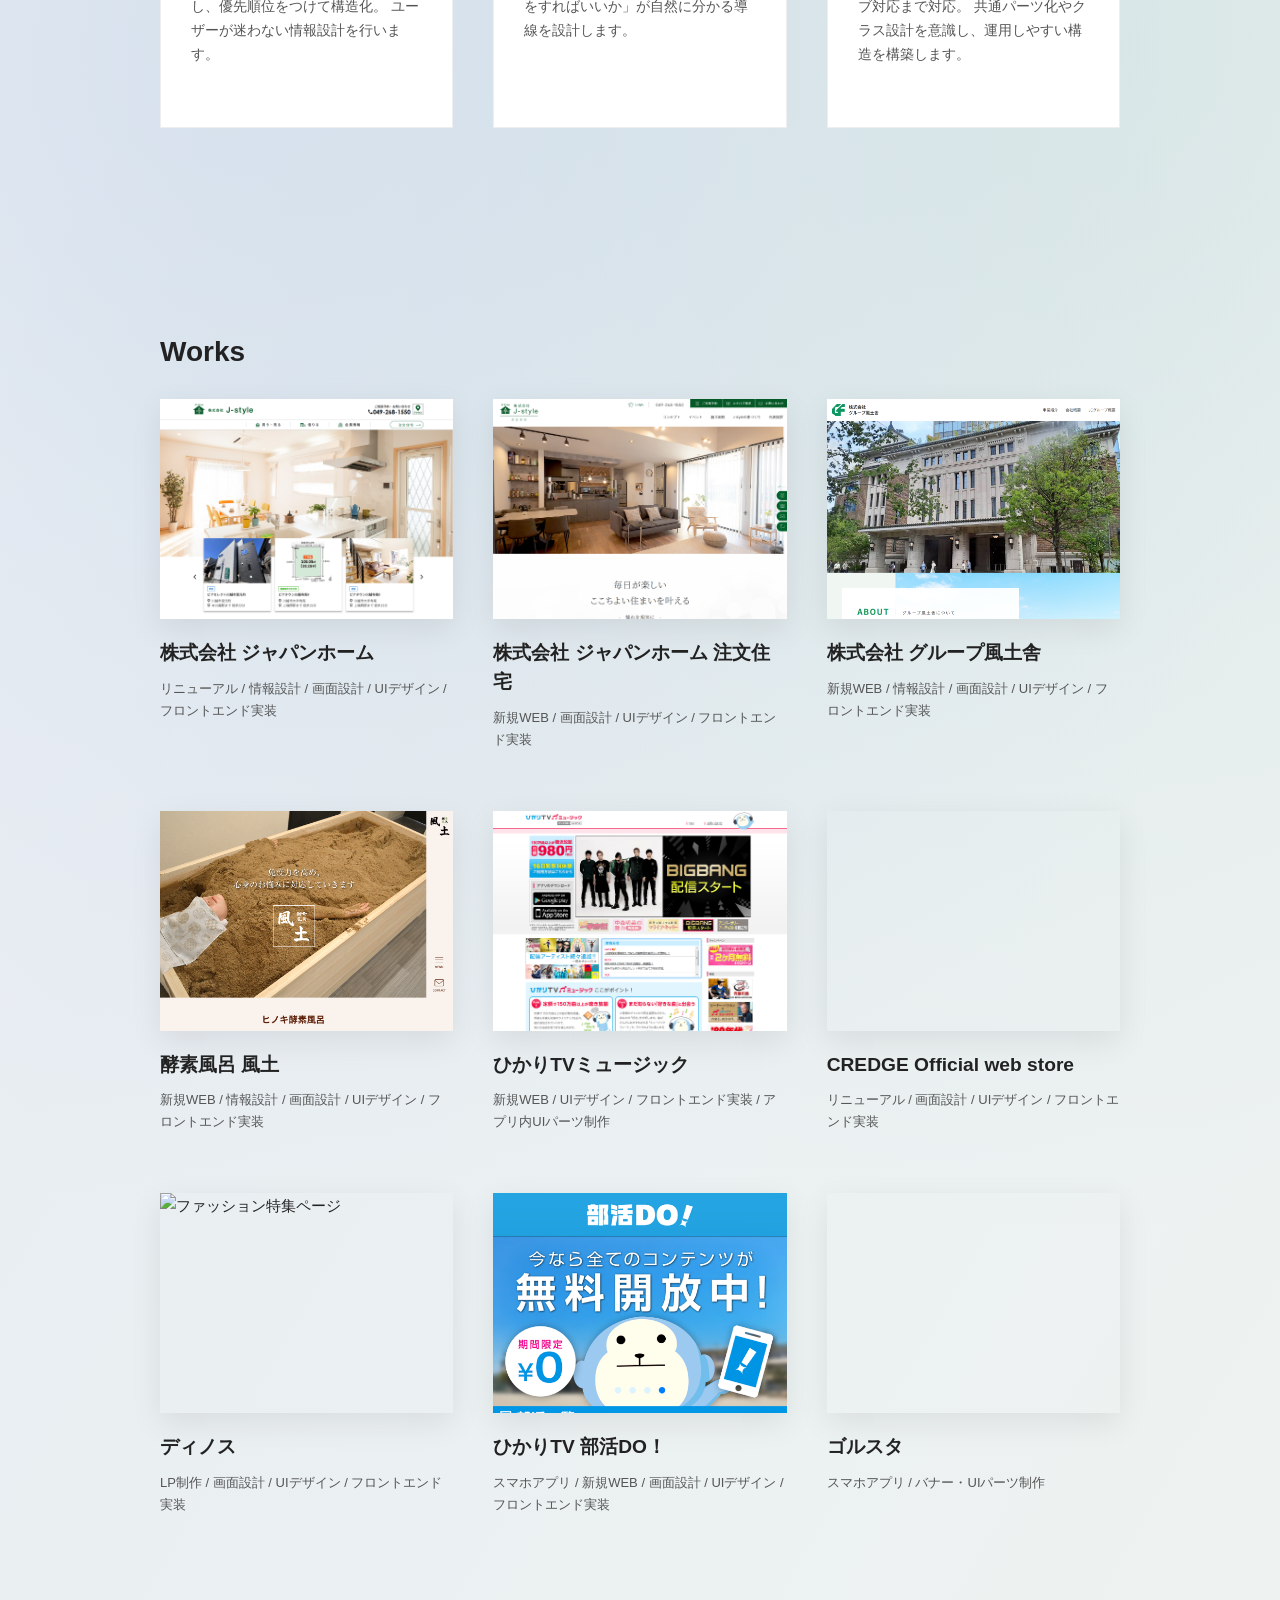
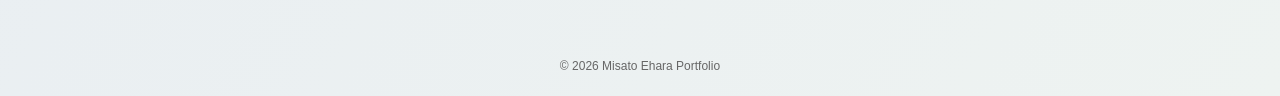
==== commit e4ce6c06: "Add files via upload" ====
--- a/index.html
+++ b/index.html
@@ -126,19 +126,19 @@
 		  </div>
 
 		  <div class="work-content">
-			<h3>株式会社 J-style</h3>
+			<h3>株式会社 ジャパンホーム</h3>
 			<p>リニューアル / 情報設計 / 画面設計 / UIデザイン / フロントエンド実装</p>
 		  </div>
 		</a>
 
     <a href="work4.html" class="work-card">
 		  <div class="work-thumb">
-			<img src="img/chumon-pc.png" alt="株式会社J-style 注文住宅WEBページ" loading="lazy" decoding="async">
-
-		  </div>
-
-		  <div class="work-content">
-			<h3>株式会社 J-style 注文住宅</h3>
+			<img src="img/chumon-pc.png" alt="株式会社ジャパンホーム 注文住宅WEBページ" loading="lazy" decoding="async">
+
+		  </div>
+
+		  <div class="work-content">
+			<h3>株式会社 ジャパンホーム 注文住宅</h3>
 			<p>新規WEB / 画面設計 / UIデザイン / フロントエンド実装</p>
 		  </div>
 		</a>
